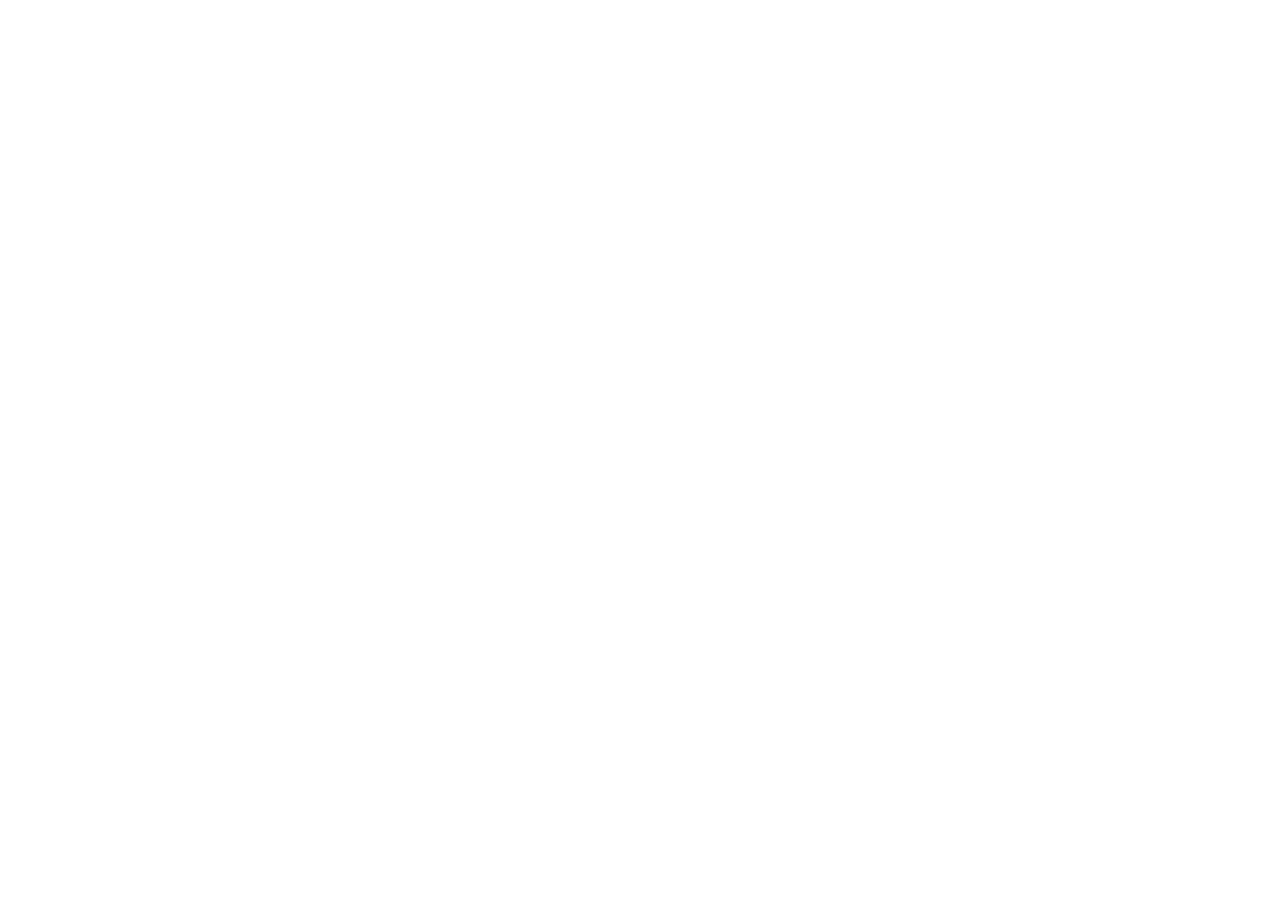
==== pages/home/index.html @ 095a6058 "Initial commit" ====
<!DOCTYPE html>
<html lang="pt-br">
  <head>
    <meta charset="UTF-8" />
    <meta http-equiv="X-UA-Compatible" content="IE=edge" />
    <meta name="viewport" content="width=device-width, initial-scale=1.0" />
    <link rel="stylesheet" href="/styles/globalStyles.css" />
    <link rel="stylesheet" href="index.css" />
    <title>Git Search</title>
  </head>
  <body>
    <main></main>
    <script src="index.js"></script>
  </body>
</html>
---- styles/globalStyles.css ----
* {
  margin: 0;
  padding: 0;
  box-sizing: border-box;
}

:root{
    --color-brand-1: #C2255C;
    --color-brand-2: #D6336C;
    --color-grey-1:  #191C1F;
    --color-grey-2:  #212529;
    --color-grey-3:  #33363A;
    --color-grey-4:  #373B3E;
    --color-grey-6:  #A6A8A9;
    --color-grey-7:  #FFFFFF;
    --color-alert:   #C22554;
}
---- pages/home/index.css ----
/* Desenvolva sua estilização aqui...*/
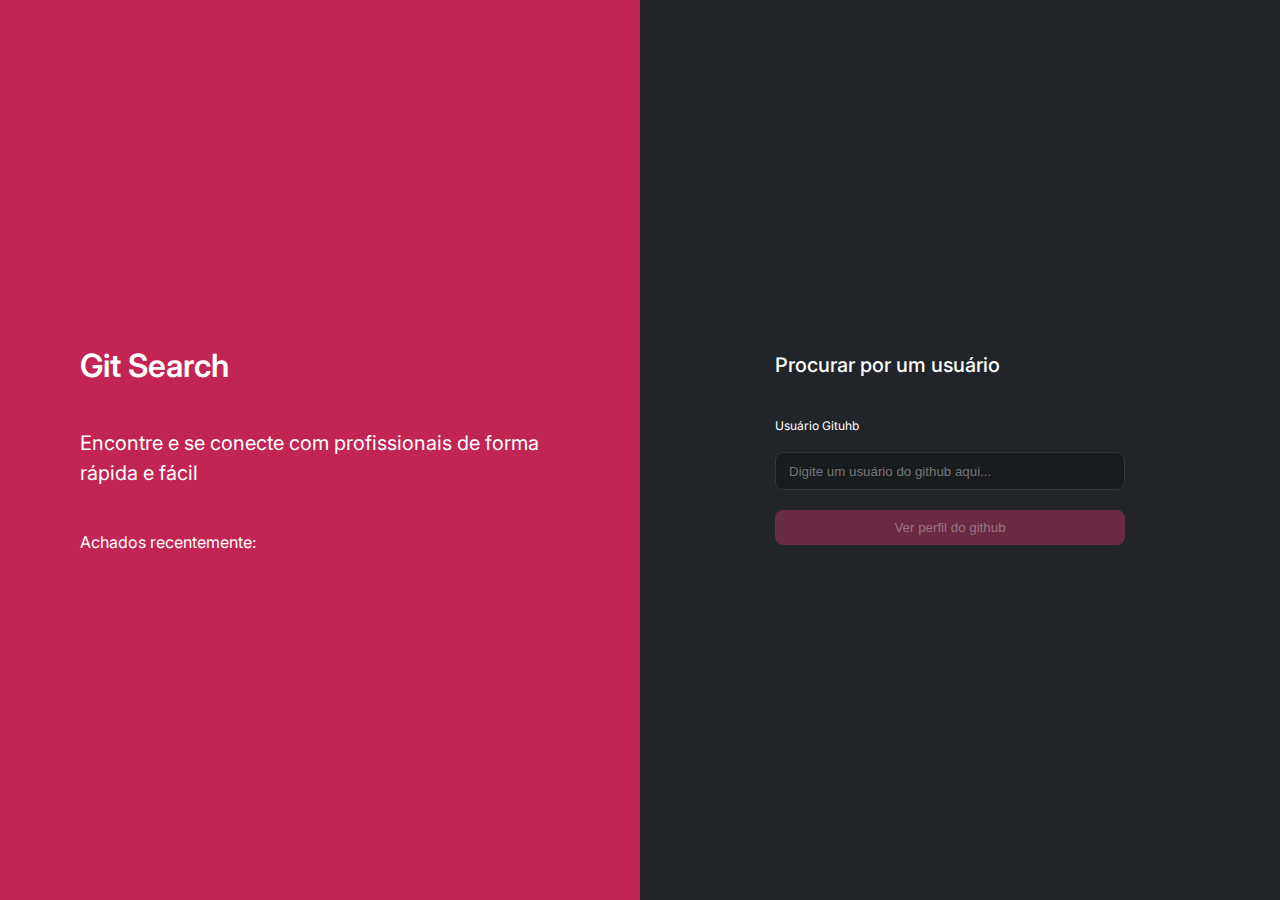
==== commit 69dabf47: "feature: repositorios adicionados de forma dinamica e informacoes correspondentes ao usuario" ====
--- a/pages/home/index.html
+++ b/pages/home/index.html
@@ -4,12 +4,52 @@
     <meta charset="UTF-8" />
     <meta http-equiv="X-UA-Compatible" content="IE=edge" />
     <meta name="viewport" content="width=device-width, initial-scale=1.0" />
+    
+    <link rel="stylesheet" href="/styles/reset.css" />
     <link rel="stylesheet" href="/styles/globalStyles.css" />
+    <link rel="stylesheet" href="/styles/flex.css" />
+    <link rel="stylesheet" href="/styles/text.css" />
+    <link rel="stylesheet" href="/styles/buttons.css" />
+
+    <link rel="icon" href="/assets/icons/favicon.png">
     <link rel="stylesheet" href="index.css" />
     <title>Git Search</title>
   </head>
   <body>
-    <main></main>
+
+    <main class="main-content flex">
+      <section class="company-presentation flex align-center justify-center">
+        <div class="about-company-aux flex direction-column justify-between">
+          <h1 class="company-logo">Git Search</h1>
+          <p class="text-def-1">Encontre e se conecte com profissionais de forma rápida e fácil</p>
+
+          <div class="flex align-center">
+            <span class=".bold-text-1">Achados recentemente:</span>
+            <div class="flex align-center">
+              
+            </div>
+          </div>
+
+        </div>
+      </section>
+
+      <section class="search-for-user flex align-center justify-center">
+        <div class="search-for-user-area flex direction-column justify-between">
+
+          <h2 class="title-2 search-title">Procurar por um usuário</h2>
+          
+          <form class="search-for-user-form flex direction-column">
+            <label for="user-search" class="label-def-1">Usuário Gituhb</label>
+            <input placeholder="Digite um usuário do github aqui..." id="user-search" class="search-user-input">
+            <small class="user-not-found hidden">Usuário não encontrado</small>
+            <button id="submit-search" class="submit-search-btn invalid-input">Ver perfil do github</button>
+          </form>
+
+        </div>
+      </section>
+
+    </main>
+
     <script src="index.js"></script>
   </body>
 </html>
--- a/styles/globalStyles.css
+++ b/styles/globalStyles.css
@@ -11,7 +11,19 @@
     --color-grey-2:  #212529;
     --color-grey-3:  #33363A;
     --color-grey-4:  #373B3E;
-    --color-grey-6:  #A6A8A9;
+    --color-grey-5: #A6A8A9;
+    --color-grey-6:  #D9D9D9;
     --color-grey-7:  #FFFFFF;
     --color-alert:   #C22554;
 }
+
+.hidden{
+  display: none;
+}
+
+.container{
+  width: 820px;
+  padding: 0 14px;
+  max-width: 100%;
+  margin: 0 auto;
+}--- a/styles/flex.css
+++ b/styles/flex.css
@@ -0,0 +1,27 @@
+.flex{
+    display: flex;
+}
+
+.justify-between{
+    justify-content: space-between;
+}
+
+.justify-around{
+    justify-content: space-around;
+}
+
+.justify-center{
+    justify-content: center;
+}
+
+.align-center{
+    align-items: center;
+}
+
+.direction-column{
+    flex-direction: column;
+}
+
+.wrap{
+    flex-wrap: wrap;
+}--- a/styles/text.css
+++ b/styles/text.css
@@ -0,0 +1,100 @@
+@import url('https://fonts.googleapis.com/css2?family=Inter:wght@100;200;300;400;500;600;700;800;900&display=swap');
+
+body{
+    font-family: 'Inter', sans-serif;
+}
+
+.company-presentation{
+    color: var(--color-grey-7);
+}
+.search-for-user-area{
+    color: var(--color-grey-7);
+}
+
+.company-logo{
+    font-weight: 600;
+    font-size: 2rem;
+}
+
+.search-title{
+    padding-bottom: 45px;
+}
+
+.text-def-1{
+    font-size: 1.25rem;
+    line-height: 150%;
+    font-weight: 400;
+    max-width: 500px;
+}
+
+.text-def-2{
+    font-size: 0.75rem;
+    line-height: 150%;
+    font-weight: 400;
+}
+
+.bold-text-1{
+    font-size: 1rem;
+    line-height: 150%;
+    font-weight: 500;
+}
+
+.title-1{
+    color: var(--color-grey-7);
+    font-weight: 700;
+    font-weight: 24px;
+}
+
+.title-2{
+    font-weight: 500;
+    font-size: 1.25rem;
+}
+
+.repository a{
+    text-decoration: none;
+    transition: 0.3s ease;
+}
+
+.repository-title{
+    color: var(--color-grey-7);
+    font-weight: 500;
+    overflow: hidden;
+    text-overflow: ellipsis;
+    display: -webkit-box;
+    -webkit-line-clamp: 1; 
+    -webkit-box-orient: vertical;
+}
+
+
+.label-def-1{
+    font-size: 0.75rem;
+}
+
+.user-not-found{
+    color: var(--color-brand-1);
+    font-size: 0.75rem;
+    transition: 0.2s ease;
+}
+
+.repository-description{
+    color: var(--color-grey-5);
+    overflow: hidden;
+    text-overflow: ellipsis;
+    display: -webkit-box;
+    -webkit-line-clamp: 3; 
+    -webkit-box-orient: vertical;
+}
+
+
+.user-name-occupation .occupation{
+    font-size: 1rem;
+    line-height: 150%;
+    max-width: 70%;
+    overflow: hidden;
+    text-overflow: ellipsis;
+    display: -webkit-box;
+    -webkit-line-clamp: 2; 
+    -webkit-box-orient: vertical;
+    color: var(--color-grey-5);
+    
+}--- a/styles/buttons.css
+++ b/styles/buttons.css
@@ -0,0 +1,79 @@
+.submit-search-btn{
+    border: none;
+    cursor: pointer;
+    padding: 0.6rem;
+    transition: 0.3s ease;
+    width: 100%;
+    border-radius: 8px;
+}
+
+.invalid-input{
+    background-color: rgba(214, 51, 108, 0.4);
+    color: rgba(255, 255, 255, 0.35);
+    pointer-events: none;
+    cursor: not-allowed;
+}
+
+.valid-input{
+    background-color: var(--color-brand-1);
+    color: var(--color-grey-7);
+}
+
+.submit-search-btn:hover{
+    filter: brightness(1.1);
+}
+
+.button-link{
+    width: 100%;
+}
+
+.spin-animation{
+    animation: loading 1s linear infinite;
+}
+
+.header-link{
+    text-decoration: none;
+    color: var(--color-grey-7);
+    padding: 13px 24px;
+    background-color: var(--color-grey-3);
+    border-radius: 8px;
+    transition: 0.3s ease;
+    font-size: 0.75rem;
+    cursor: pointer;
+    white-space: nowrap;
+}
+
+.repo-btn{
+    color: var(--color-grey-7);
+    text-decoration: none;
+    border-radius: 4px;
+    padding: 6px 8px;
+    border: 1px solid var(--color-grey-7);
+    font-size: 0.75rem;
+    line-height: 17px;
+    font-weight: 500;
+    transition: 0.3s ease;
+}
+
+.repo-btn:hover{
+    background-color: var(--color-brand-2);
+    border: 1px solid transparent;
+}
+
+.header-link:hover{
+    background-color: var(--color-grey-2);
+}
+
+.pink-1{
+    background-color: var(--color-brand-2);
+}
+
+.pink-1:hover{
+    background-color: var(--color-brand-1);
+}
+
+@keyframes loading {
+    to{
+        transform:rotate(360deg);
+    }
+}--- a/pages/home/index.css
+++ b/pages/home/index.css
@@ -1 +1,67 @@
-/* Desenvolva sua estilização aqui...*/+.main-content{
+    width: 100vw;
+    height: 100vh;
+
+}
+
+.company-presentation{
+    width: 50vw;
+    height: 100vh;
+    background-color: var(--color-alert);
+    padding-left: 20px;
+}
+
+.search-for-user{
+    width: 50vw;
+    height: 100vh;
+    background-color: var(--color-grey-2);
+    padding-right: 20px;
+}
+
+.about-company-aux{
+    height: 200px;
+}
+
+.search-for-user-area{
+    width: 350px;
+}
+
+.search-for-user-form{
+    gap: 20px;
+}
+
+.search-user-input{
+    background-color: var(--color-grey-1);
+    outline: none;
+    border: 1px solid var(--color-grey-3);
+    padding: 8px 13px;
+    color: var(--color-grey-6);
+    border-radius: 8px;
+    height: 38px;
+    transition: 0.3s;
+}
+
+.search-user-input:hover{
+    border: 1px solid var(--color-grey-5);
+}
+
+.search-user-input-invalid{
+    border: 1px solid var(--color-brand-1);
+    transition: 0.2s ease;
+}
+
+
+@media (max-width: 900px) {
+    .main-content{
+        flex-direction: column;
+    }
+
+    .company-presentation{
+        width: 100vw;
+    }
+
+    .search-for-user{
+        width: 100vw;
+    }
+
+}